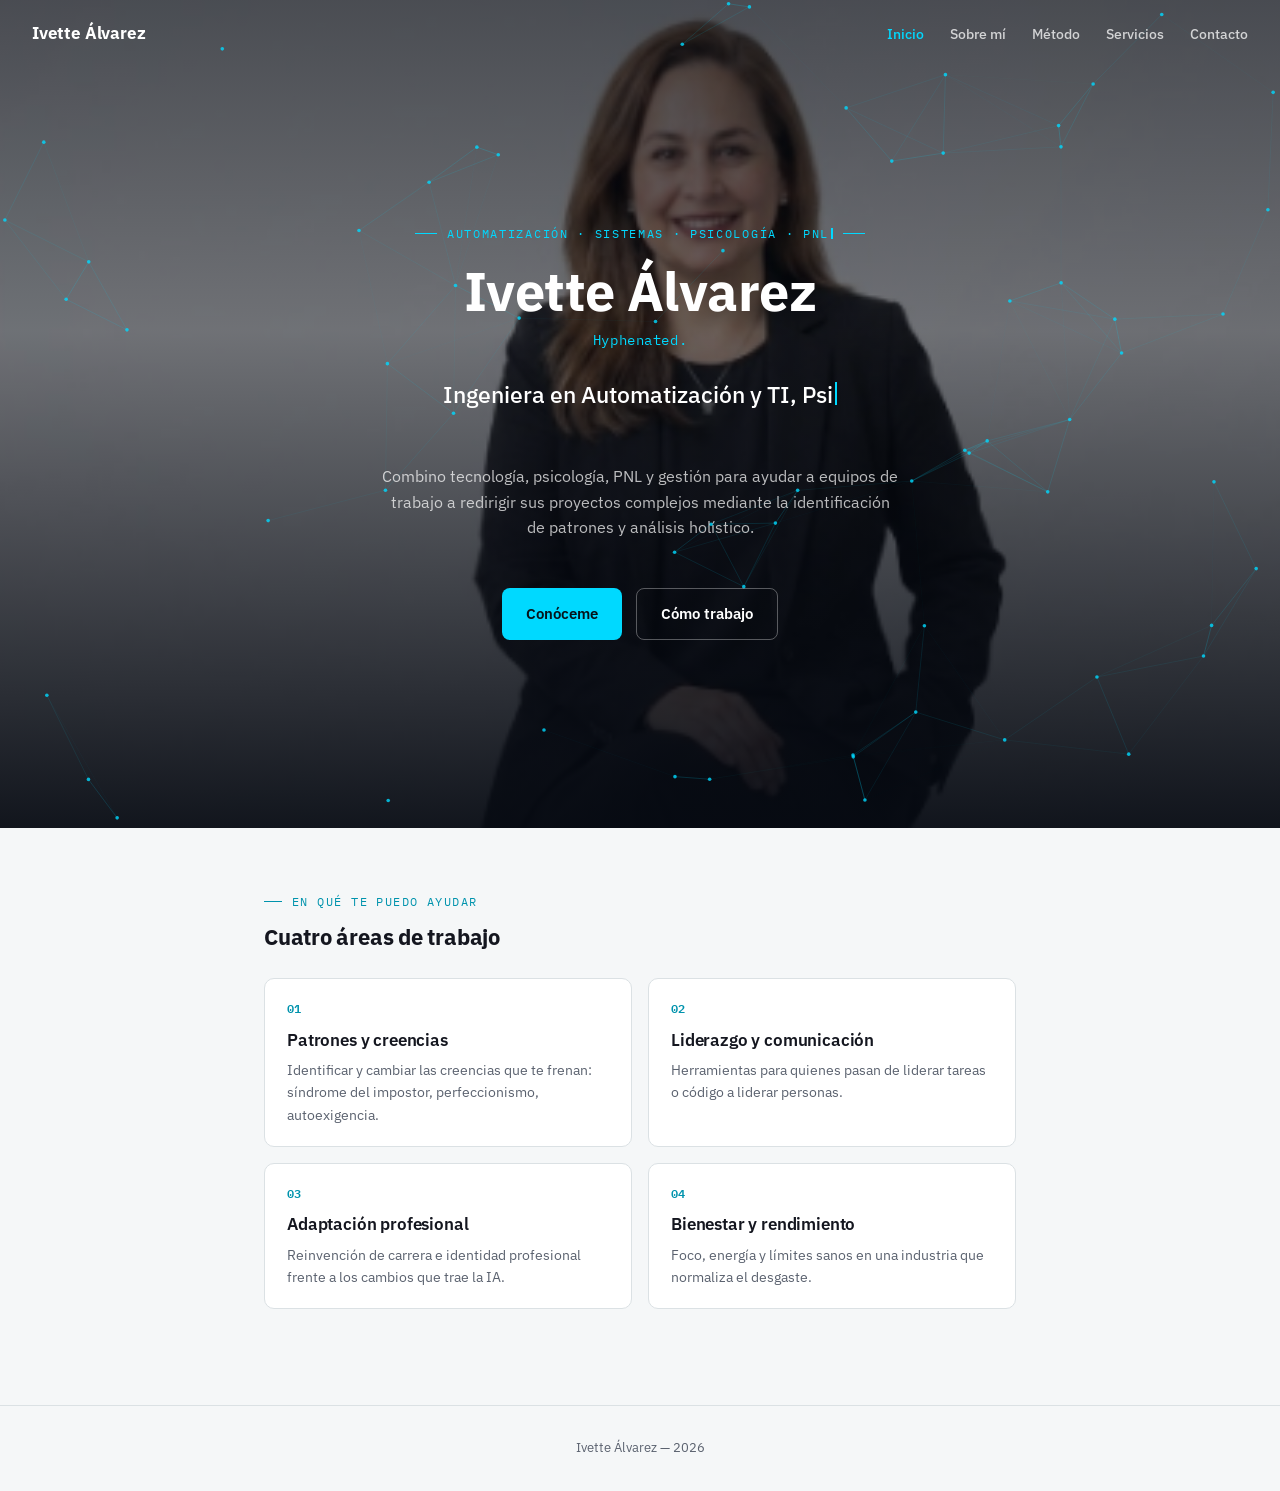
==== index.html @ 0c4d64a0 "Add files via upload" ====
<!doctype html>
<html lang="es">
<head>
<meta charset="utf-8">
<meta name="viewport" content="width=device-width, initial-scale=1">
<title>Ivette Álvarez</title>
<link rel="stylesheet" href="style.css">
<link rel="stylesheet" href="https://fonts.googleapis.com/css2?family=IBM+Plex+Sans:wght@400;500;600;700&family=IBM+Plex+Mono:wght@400;500;600&display=swap">
<style>
  html,body{margin:0; padding:0;}

  .hero{
    position:relative;
    min-height:92vh;
    overflow:hidden;
    display:flex;
    flex-direction:column;
    background:#080b11;
  }
  .hero-photo{
    position:absolute; inset:0;
    width:100%; height:100%;
    object-fit:cover; object-position:center 12%;
    opacity:.62;
  }
  .hero-overlay{
    position:absolute; inset:0;
    background:linear-gradient(180deg, rgba(6,10,18,.55) 0%, rgba(6,10,18,.3) 40%, rgba(6,10,18,.92) 100%);
  }
  #network{position:absolute; inset:0; width:100%; height:100%; display:block;}

  .hero-nav{
    position:relative; z-index:3;
    display:flex; align-items:center; justify-content:space-between;
    padding:20px 32px;
  }
  .hero-nav .brand{
    font-family:'IBM Plex Sans', sans-serif; font-weight:700; font-size:17px;
    color:#fff; text-decoration:none; letter-spacing:-.01em;
  }
  .hero-nav ul{list-style:none; display:flex; gap:26px; margin:0; padding:0;}
  .hero-nav a{color:rgba(255,255,255,.75); text-decoration:none; font-size:14px; font-weight:500;}
  .hero-nav a.active, .hero-nav a:hover{color:#00D9FF;}

  .hero-content{
    position:relative; z-index:2;
    flex:1;
    display:flex; flex-direction:column; align-items:center; justify-content:center;
    text-align:center;
    padding:32px 24px 64px;
    color:#fff;
  }
  .hero-content .eyebrow{
    font-family:'IBM Plex Mono', monospace; font-size:12px; letter-spacing:.14em; text-transform:uppercase;
    color:#00D9FF; display:flex; align-items:center; gap:10px; margin-bottom:20px;
  }
  .hero-content .eyebrow::before, .hero-content .eyebrow::after{content:""; width:22px; height:1px; background:#00D9FF; display:inline-block;}

  .hero-name{
    font-family:'IBM Plex Sans', sans-serif; font-weight:700; color:#fff;
    font-size:clamp(34px,5.5vw,54px); line-height:1.05; letter-spacing:-.01em; margin:0;
  }
  .hero-tagline{
    font-family:'IBM Plex Mono', monospace; font-size:14px; color:#00D9FF;
    margin:10px 0 26px; letter-spacing:.04em;
  }

  .hero-type{
    font-family:'IBM Plex Sans', sans-serif; font-weight:500; color:#fff;
    font-size:clamp(18px,2.4vw,23px); line-height:1.4; min-height:2.8em; max-width:30ch;
  }
  .hero-type .cursor{display:inline-block; width:2px; height:1em; background:#00D9FF; margin-left:2px; vertical-align:-2px; animation:blink 0.9s steps(1) infinite;}
  @keyframes blink{50%{opacity:0;}}

  .hero-desc{
    font-size:15.5px; color:rgba(255,255,255,.72); max-width:52ch; margin-top:22px; line-height:1.65;
  }

  .hero-cta{display:flex; gap:14px; margin-top:32px; flex-wrap:wrap; justify-content:center;}
  .hero-cta .btn{
    display:inline-flex; align-items:center; gap:8px;
    background:#00D9FF; color:#06131a;
    padding:13px 24px; border-radius:8px;
    text-decoration:none; font-weight:600; font-size:14.5px;
  }
  .hero-cta .btn.secondary{background:transparent; color:#fff; border:1px solid rgba(255,255,255,.32);}

  main{max-width:800px; margin:0 auto; padding:64px 24px 96px;}

  @media (max-width:640px){
    .hero-nav ul{gap:14px;}
    .hero-nav{padding:16px 18px;}
  }
</style>
</head>
<body>

<header class="hero">
  <img class="hero-photo" src="[data-uri]" alt="Ivette Álvarez, retrato profesional">
  <div class="hero-overlay"></div>
  <canvas id="network"></canvas>

  <nav class="hero-nav">
    <a class="brand" href="index.html">Ivette Álvarez</a>
    <ul>
      <li><a href="index.html" class="active">Inicio</a></li>
      <li><a href="sobre-mi.html">Sobre mí</a></li>
      <li><a href="metodo.html">Método</a></li>
      <li><a href="servicios.html">Servicios</a></li>
      <li><a href="contacto.html">Contacto</a></li>
    </ul>
  </nav>

  <div class="hero-content">
    <span class="eyebrow">Automatización · Sistemas · Psicología · PNL</span>
    <h1 class="hero-name">Ivette Álvarez</h1>
    <div class="hero-tagline">Hyphenated.</div>

    <div class="hero-type" id="typeTarget"></div>

    <p class="hero-desc">Combino tecnología, psicología, PNL y gestión para ayudar a equipos de trabajo a redirigir sus proyectos complejos mediante la identificación de patrones y análisis holístico.</p>

    <div class="hero-cta">
      <a class="btn" href="sobre-mi.html">Conóceme</a>
      <a class="btn secondary" href="metodo.html">Cómo trabajo</a>
    </div>
  </div>
</header>

<main>
  <section>
    <span class="eyebrow">En qué te puedo ayudar</span>
    <h2 style="font-size:22px; font-weight:700; margin-top:8px; margin-bottom:24px;">Cuatro áreas de trabajo</h2>
    <div class="pillars">
      <div class="pillar">
        <span class="num">01</span>
        <h3>Patrones y creencias</h3>
        <p>Identificar y cambiar las creencias que te frenan: síndrome del impostor, perfeccionismo, autoexigencia.</p>
      </div>
      <div class="pillar">
        <span class="num">02</span>
        <h3>Liderazgo y comunicación</h3>
        <p>Herramientas para quienes pasan de liderar tareas o código a liderar personas.</p>
      </div>
      <div class="pillar">
        <span class="num">03</span>
        <h3>Adaptación profesional</h3>
        <p>Reinvención de carrera e identidad profesional frente a los cambios que trae la IA.</p>
      </div>
      <div class="pillar">
        <span class="num">04</span>
        <h3>Bienestar y rendimiento</h3>
        <p>Foco, energía y límites sanos en una industria que normaliza el desgaste.</p>
      </div>
    </div>
  </section>
</main>

<footer class="site">Ivette Álvarez — 2026</footer>

<script>
(function(){
  var canvas = document.getElementById('network');
  var ctx = canvas.getContext('2d');
  var hero = document.querySelector('.hero');
  var reduceMotion = window.matchMedia('(prefers-reduced-motion: reduce)').matches;
  var W, H, nodes;

  function size(){
    W = canvas.width = hero.clientWidth;
    H = canvas.height = hero.clientHeight;
  }
  function makeNodes(){
    var count = Math.max(40, Math.min(120, Math.floor((W*H)/16000)));
    nodes = [];
    for(var i=0;i<count;i++){
      nodes.push({x:Math.random()*W, y:Math.random()*H, vx:(Math.random()-0.5)*0.35, vy:(Math.random()-0.5)*0.35});
    }
  }
  function step(){
    ctx.clearRect(0,0,W,H);
    var linkDist = Math.min(160, W*0.14);
    for(var i=0;i<nodes.length;i++){
      var n = nodes[i];
      if(!reduceMotion){
        n.x += n.vx; n.y += n.vy;
        if(n.x < 0 || n.x > W) n.vx *= -1;
        if(n.y < 0 || n.y > H) n.vy *= -1;
      }
    }
    for(var i=0;i<nodes.length;i++){
      for(var j=i+1;j<nodes.length;j++){
        var a = nodes[i], b = nodes[j];
        var dx = a.x-b.x, dy = a.y-b.y;
        var dist = Math.sqrt(dx*dx+dy*dy);
        if(dist < linkDist){
          ctx.strokeStyle = 'rgba(0,217,255,' + (0.22*(1-dist/linkDist)) + ')';
          ctx.lineWidth = 1;
          ctx.beginPath(); ctx.moveTo(a.x,a.y); ctx.lineTo(b.x,b.y); ctx.stroke();
        }
      }
    }
    for(var i=0;i<nodes.length;i++){
      ctx.fillStyle = 'rgba(0,217,255,0.8)';
      ctx.beginPath(); ctx.arc(nodes[i].x, nodes[i].y, 1.8, 0, Math.PI*2); ctx.fill();
    }
    if(!reduceMotion) requestAnimationFrame(step);
  }
  window.addEventListener('resize', function(){ size(); makeNodes(); if(reduceMotion) step(); });
  size(); makeNodes(); step();
})();

(function(){
  var text = "Ingeniera en Automatización y TI, Psicóloga en formación y Coach PNL.";
  var target = document.getElementById('typeTarget');
  var reduceMotion = window.matchMedia('(prefers-reduced-motion: reduce)').matches;
  if(reduceMotion){ target.textContent = text; return; }
  var i = 0;
  var span = document.createElement('span');
  var cursor = document.createElement('span');
  cursor.className = 'cursor';
  target.appendChild(span);
  target.appendChild(cursor);
  function tick(){
    if(i <= text.length){
      span.textContent = text.slice(0, i);
      i++;
      setTimeout(tick, 32);
    }
  }
  setTimeout(tick, 500);
})();
</script>

<script src="type.js" defer></script>
</body>
</html>
---- style.css ----
:root{
  --paper:#F5F7F8;
  --paper-raised:#FFFFFF;
  --ink:#14161F;
  --ink-muted:#5B626F;
  --line:#DBE1E4;
  --accent:#0093AD;
  --accent-soft:#E1F5F9;
  --shadow: 0 1px 2px rgba(20,22,31,.05), 0 8px 24px -12px rgba(20,22,31,.12);
}
@media (prefers-color-scheme: dark){
  :root{
    --paper:#0E1013;
    --paper-raised:#181B20;
    --ink:#EDEFF2;
    --ink-muted:#98A1AC;
    --line:#2A2E35;
    --accent:#00D9FF;
    --accent-soft:#0D2B33;
    --shadow: 0 1px 2px rgba(0,0,0,.3), 0 12px 28px -14px rgba(0,0,0,.55);
  }
}
*{box-sizing:border-box;}
html{-webkit-text-size-adjust:100%;}
body{
  margin:0;
  background:var(--paper);
  color:var(--ink);
  font-family:'IBM Plex Sans', ui-sans-serif, system-ui, -apple-system, sans-serif;
  line-height:1.6;
  -webkit-font-smoothing:antialiased;
}
h1,h2,h3{
  font-family:'IBM Plex Sans', ui-sans-serif, system-ui, -apple-system, sans-serif;
  font-weight:700;
  letter-spacing:-.01em;
  text-wrap:balance;
  color:var(--ink);
  margin:0;
}
em{font-style:italic; color:var(--accent);}
a{color:var(--accent);}
.mono{font-family:'IBM Plex Mono', ui-monospace, SFMono-Regular, Menlo, monospace;}
.eyebrow{
  font-family:'IBM Plex Mono', ui-monospace, monospace;
  font-size:12px;
  letter-spacing:.12em;
  text-transform:uppercase;
  color:var(--accent);
  display:flex;
  align-items:center;
  gap:10px;
}
.eyebrow::before{content:""; width:18px; height:1px; background:var(--accent); display:inline-block;}
.eyebrow .type-cursor{display:inline-block; width:2px; height:.9em; background:currentColor; margin-left:2px; vertical-align:-1px; animation:eyebrow-blink .9s steps(1) infinite;}
@keyframes eyebrow-blink{50%{opacity:0;}}

/* ---------- Nav ---------- */
nav.site{
  position:sticky; top:0; z-index:10;
  display:flex; align-items:center; justify-content:space-between;
  padding:20px 32px;
  background:color-mix(in srgb, var(--paper) 88%, transparent);
  backdrop-filter:blur(8px);
  border-bottom:1px solid var(--line);
}
nav.site .brand{
  font-family:'IBM Plex Sans', sans-serif;
  font-weight:700;
  font-size:17px;
  letter-spacing:-.01em;
  color:var(--ink);
  text-decoration:none;
}
nav.site ul{
  list-style:none; display:flex; gap:28px; margin:0; padding:0;
}
nav.site a{
  color:var(--ink-muted);
  text-decoration:none;
  font-size:14.5px;
  font-weight:500;
}
nav.site a:hover, nav.site a.active{color:var(--accent);}

main{max-width:800px; margin:0 auto; padding:64px 24px 96px;}

footer.site{
  border-top:1px solid var(--line);
  padding:32px 24px;
  text-align:center;
  color:var(--ink-muted);
  font-size:13px;
}

/* ---------- Reusable blocks ---------- */
.pillars{display:grid; grid-template-columns:repeat(2,1fr); gap:16px;}
.pillar{
  background:var(--paper-raised);
  border:1px solid var(--line);
  border-radius:10px;
  padding:20px 22px;
}
.pillar .num{
  font-family:'IBM Plex Mono', monospace;
  font-size:12px; color:var(--accent); font-weight:600;
  display:block; margin-bottom:8px;
}
.pillar h3{font-size:16.5px; font-weight:600; margin-bottom:6px;}
.pillar p{margin:0; font-size:14px; color:var(--ink-muted);}

.card{
  background:var(--paper-raised);
  border:1px solid var(--line);
  border-radius:12px;
  padding:28px;
  box-shadow:var(--shadow);
}

.btn{
  display:inline-flex; align-items:center; gap:8px;
  background:var(--accent); color:#fff;
  padding:12px 22px; border-radius:8px;
  text-decoration:none; font-weight:600; font-size:14.5px;
}
.btn.secondary{
  background:transparent; color:var(--ink); border:1px solid var(--line);
}

@media (max-width:640px){
  .pillars{grid-template-columns:1fr;}
  nav.site ul{gap:16px;}
  nav.site{padding:16px 18px;}
}
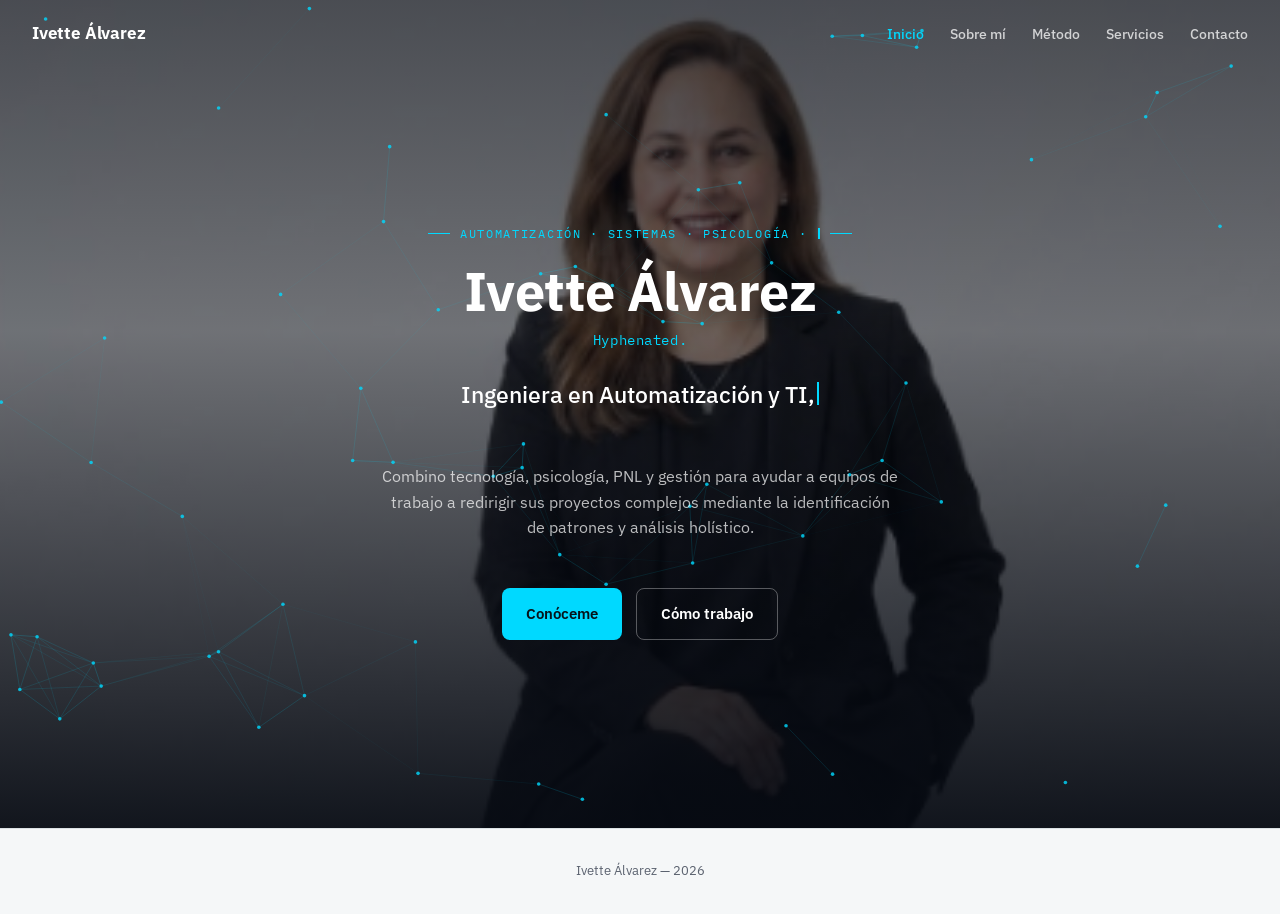
==== commit f4f0925b: "Add files via upload" ====
--- a/index.html
+++ b/index.html
@@ -126,35 +126,6 @@
     </div>
   </div>
 </header>
-
-<main>
-  <section>
-    <span class="eyebrow">En qué te puedo ayudar</span>
-    <h2 style="font-size:22px; font-weight:700; margin-top:8px; margin-bottom:24px;">Cuatro áreas de trabajo</h2>
-    <div class="pillars">
-      <div class="pillar">
-        <span class="num">01</span>
-        <h3>Patrones y creencias</h3>
-        <p>Identificar y cambiar las creencias que te frenan: síndrome del impostor, perfeccionismo, autoexigencia.</p>
-      </div>
-      <div class="pillar">
-        <span class="num">02</span>
-        <h3>Liderazgo y comunicación</h3>
-        <p>Herramientas para quienes pasan de liderar tareas o código a liderar personas.</p>
-      </div>
-      <div class="pillar">
-        <span class="num">03</span>
-        <h3>Adaptación profesional</h3>
-        <p>Reinvención de carrera e identidad profesional frente a los cambios que trae la IA.</p>
-      </div>
-      <div class="pillar">
-        <span class="num">04</span>
-        <h3>Bienestar y rendimiento</h3>
-        <p>Foco, energía y límites sanos en una industria que normaliza el desgaste.</p>
-      </div>
-    </div>
-  </section>
-</main>
 
 <footer class="site">Ivette Álvarez — 2026</footer>
 
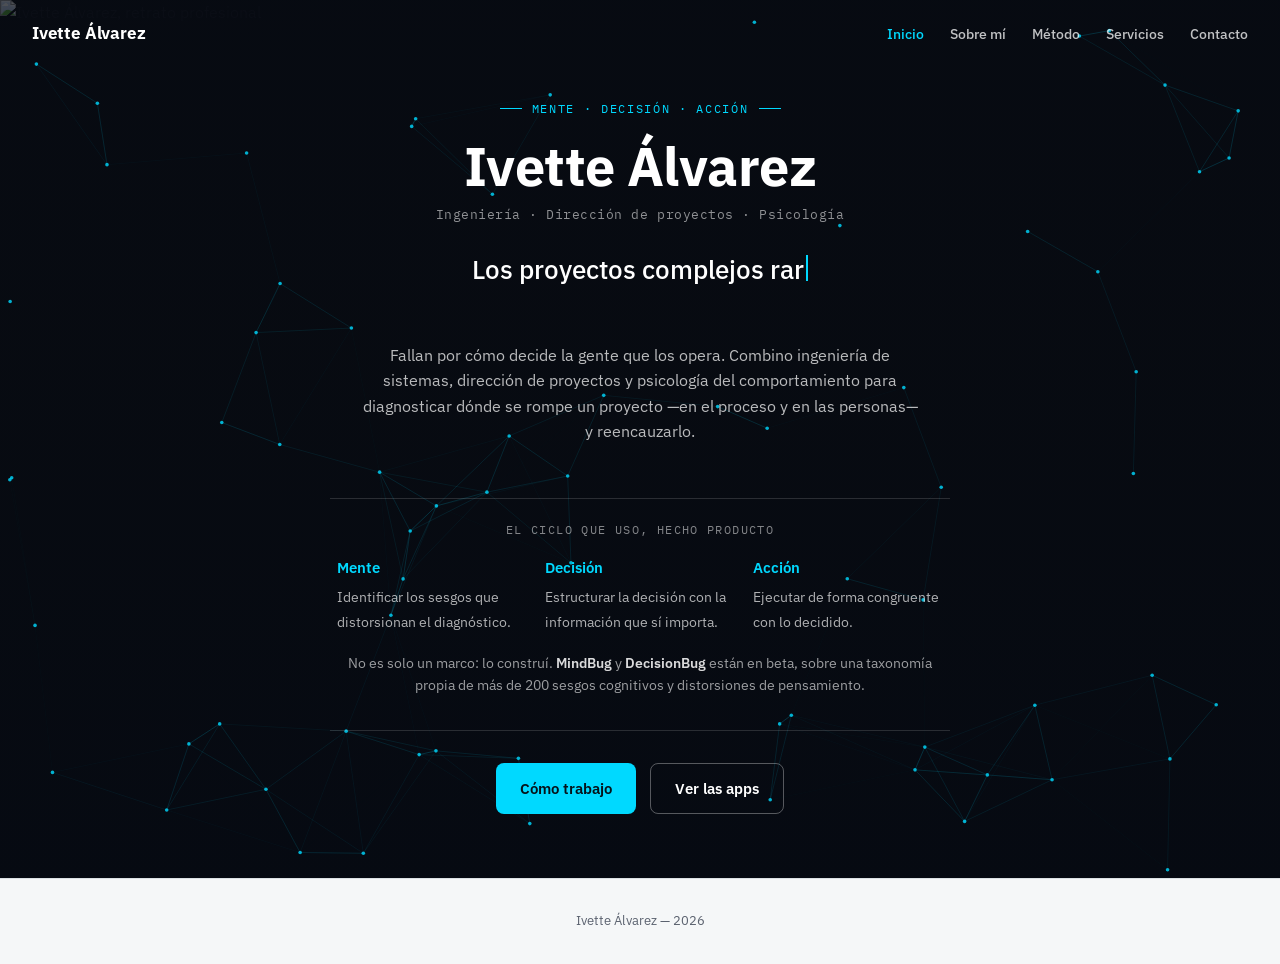
==== commit 73562142: "Add files via upload" ====
--- a/index.html
+++ b/index.html
@@ -61,20 +61,47 @@
     font-size:clamp(34px,5.5vw,54px); line-height:1.05; letter-spacing:-.01em; margin:0;
   }
   .hero-tagline{
-    font-family:'IBM Plex Mono', monospace; font-size:14px; color:#00D9FF;
+    font-family:'IBM Plex Mono', monospace; font-size:13px; color:rgba(255,255,255,.55);
     margin:10px 0 26px; letter-spacing:.04em;
   }
 
   .hero-type{
     font-family:'IBM Plex Sans', sans-serif; font-weight:500; color:#fff;
-    font-size:clamp(18px,2.4vw,23px); line-height:1.4; min-height:2.8em; max-width:30ch;
+    font-size:clamp(19px,2.6vw,26px); line-height:1.35; min-height:2.8em; max-width:24ch;
   }
   .hero-type .cursor{display:inline-block; width:2px; height:1em; background:#00D9FF; margin-left:2px; vertical-align:-2px; animation:blink 0.9s steps(1) infinite;}
   @keyframes blink{50%{opacity:0;}}
 
   .hero-desc{
-    font-size:15.5px; color:rgba(255,255,255,.72); max-width:52ch; margin-top:22px; line-height:1.65;
-  }
+    font-size:15.5px; color:rgba(255,255,255,.72); max-width:56ch; margin-top:18px; line-height:1.65;
+  }
+
+  /* Bloque del ciclo */
+  .cycle{
+    margin-top:38px;
+    max-width:620px;
+    width:100%;
+    border-top:1px solid rgba(255,255,255,.14);
+    border-bottom:1px solid rgba(255,255,255,.14);
+    padding:22px 0 20px;
+  }
+  .cycle-title{
+    font-family:'IBM Plex Mono', monospace; font-size:11.5px; letter-spacing:.12em; text-transform:uppercase;
+    color:rgba(255,255,255,.5); margin-bottom:16px;
+  }
+  .cycle-steps{
+    display:flex; gap:18px; justify-content:center; flex-wrap:wrap; text-align:left;
+  }
+  .cycle-step{flex:1 1 160px; max-width:190px;}
+  .cycle-step b{
+    display:block; font-family:'IBM Plex Sans',sans-serif; font-weight:600;
+    font-size:15px; color:#00D9FF; margin-bottom:4px;
+  }
+  .cycle-step span{font-size:13.5px; color:rgba(255,255,255,.68); line-height:1.5;}
+  .cycle-proof{
+    margin-top:18px; font-size:13.5px; color:rgba(255,255,255,.6); line-height:1.6;
+  }
+  .cycle-proof strong{color:rgba(255,255,255,.85); font-weight:600;}
 
   .hero-cta{display:flex; gap:14px; margin-top:32px; flex-wrap:wrap; justify-content:center;}
   .hero-cta .btn{
@@ -90,13 +117,15 @@
   @media (max-width:640px){
     .hero-nav ul{gap:14px;}
     .hero-nav{padding:16px 18px;}
+    .cycle-steps{flex-direction:column; align-items:flex-start;}
+    .cycle-step{max-width:none;}
   }
 </style>
 </head>
 <body>
 
 <header class="hero">
-  <img class="hero-photo" src="[data-uri]" alt="Ivette Álvarez, retrato profesional">
+  <img class="hero-photo" src="foto.jpg" alt="Ivette Álvarez, retrato profesional">
   <div class="hero-overlay"></div>
   <canvas id="network"></canvas>
 
@@ -112,17 +141,36 @@
   </nav>
 
   <div class="hero-content">
-    <span class="eyebrow">Automatización · Sistemas · Psicología · PNL</span>
+    <span class="eyebrow">Mente · Decisión · Acción</span>
     <h1 class="hero-name">Ivette Álvarez</h1>
-    <div class="hero-tagline">Hyphenated.</div>
+    <div class="hero-tagline">Ingeniería · Dirección de proyectos · Psicología</div>
 
     <div class="hero-type" id="typeTarget"></div>
 
-    <p class="hero-desc">Combino tecnología, psicología, PNL y gestión para ayudar a equipos de trabajo a redirigir sus proyectos complejos mediante la identificación de patrones y análisis holístico.</p>
+    <p class="hero-desc">Fallan por cómo decide la gente que los opera. Combino ingeniería de sistemas, dirección de proyectos y psicología del comportamiento para diagnosticar dónde se rompe un proyecto —en el proceso y en las personas— y reencauzarlo.</p>
+
+    <div class="cycle">
+      <div class="cycle-title">El ciclo que uso, hecho producto</div>
+      <div class="cycle-steps">
+        <div class="cycle-step">
+          <b>Mente</b>
+          <span>Identificar los sesgos que distorsionan el diagnóstico.</span>
+        </div>
+        <div class="cycle-step">
+          <b>Decisión</b>
+          <span>Estructurar la decisión con la información que sí importa.</span>
+        </div>
+        <div class="cycle-step">
+          <b>Acción</b>
+          <span>Ejecutar de forma congruente con lo decidido.</span>
+        </div>
+      </div>
+      <p class="cycle-proof">No es solo un marco: lo construí. <strong>MindBug</strong> y <strong>DecisionBug</strong> están en beta, sobre una taxonomía propia de más de 200 sesgos cognitivos y distorsiones de pensamiento.</p>
+    </div>
 
     <div class="hero-cta">
-      <a class="btn" href="sobre-mi.html">Conóceme</a>
-      <a class="btn secondary" href="metodo.html">Cómo trabajo</a>
+      <a class="btn" href="metodo.html">Cómo trabajo</a>
+      <a class="btn secondary" href="servicios.html">Ver las apps</a>
     </div>
   </div>
 </header>
@@ -182,7 +230,7 @@
 })();
 
 (function(){
-  var text = "Ingeniera en Automatización y TI, Psicóloga en formación y Coach PNL.";
+  var text = "Los proyectos complejos rara vez fallan por la tecnología.";
   var target = document.getElementById('typeTarget');
   var reduceMotion = window.matchMedia('(prefers-reduced-motion: reduce)').matches;
   if(reduceMotion){ target.textContent = text; return; }
@@ -203,6 +251,5 @@
 })();
 </script>
 
-<script src="type.js" defer></script>
 </body>
 </html>
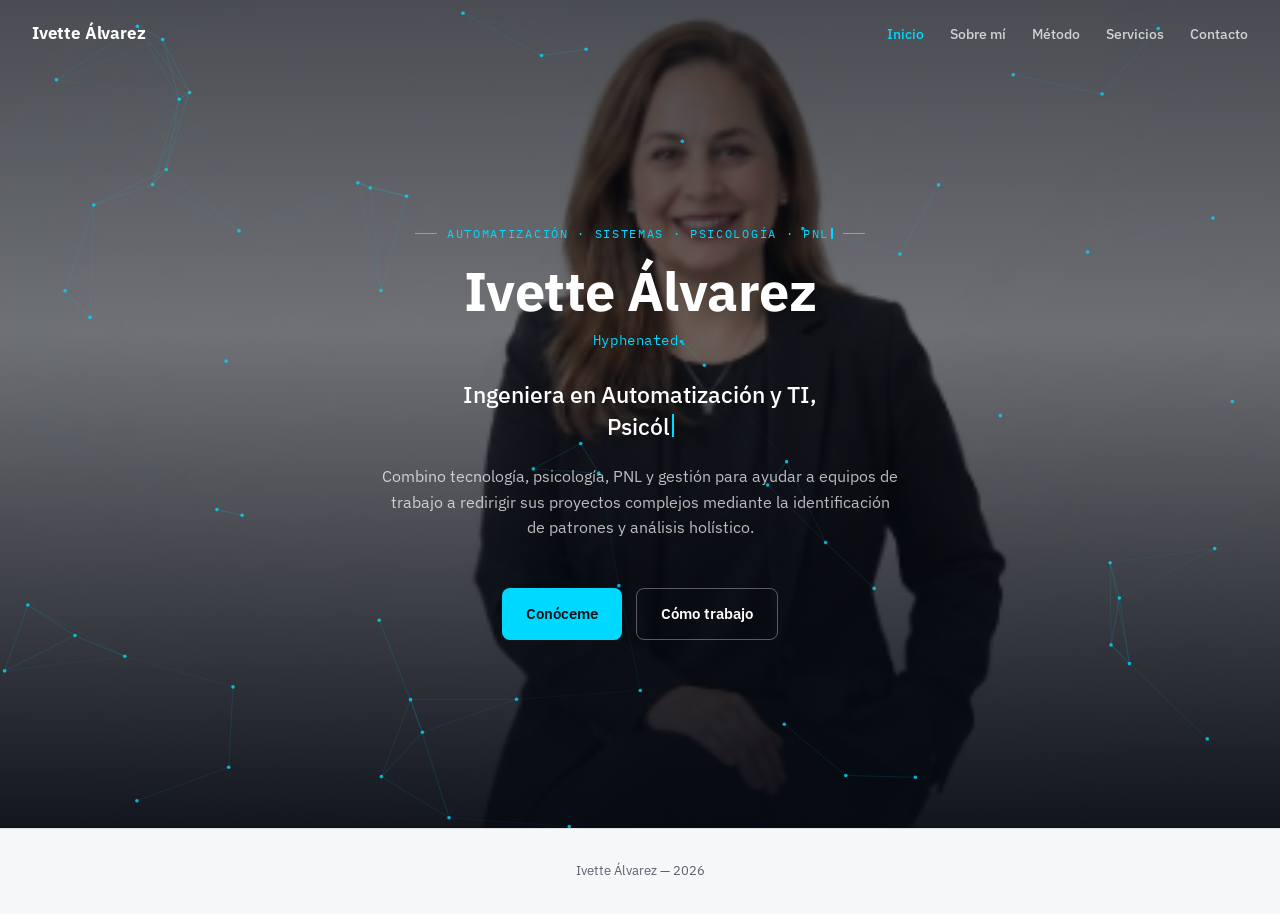
==== commit d6bcc02d: "Update index.html" ====
--- a/index.html
+++ b/index.html
@@ -61,47 +61,20 @@
     font-size:clamp(34px,5.5vw,54px); line-height:1.05; letter-spacing:-.01em; margin:0;
   }
   .hero-tagline{
-    font-family:'IBM Plex Mono', monospace; font-size:13px; color:rgba(255,255,255,.55);
+    font-family:'IBM Plex Mono', monospace; font-size:14px; color:#00D9FF;
     margin:10px 0 26px; letter-spacing:.04em;
   }
 
   .hero-type{
     font-family:'IBM Plex Sans', sans-serif; font-weight:500; color:#fff;
-    font-size:clamp(19px,2.6vw,26px); line-height:1.35; min-height:2.8em; max-width:24ch;
+    font-size:clamp(18px,2.4vw,23px); line-height:1.4; min-height:2.8em; max-width:30ch;
   }
   .hero-type .cursor{display:inline-block; width:2px; height:1em; background:#00D9FF; margin-left:2px; vertical-align:-2px; animation:blink 0.9s steps(1) infinite;}
   @keyframes blink{50%{opacity:0;}}
 
   .hero-desc{
-    font-size:15.5px; color:rgba(255,255,255,.72); max-width:56ch; margin-top:18px; line-height:1.65;
-  }
-
-  /* Bloque del ciclo */
-  .cycle{
-    margin-top:38px;
-    max-width:620px;
-    width:100%;
-    border-top:1px solid rgba(255,255,255,.14);
-    border-bottom:1px solid rgba(255,255,255,.14);
-    padding:22px 0 20px;
-  }
-  .cycle-title{
-    font-family:'IBM Plex Mono', monospace; font-size:11.5px; letter-spacing:.12em; text-transform:uppercase;
-    color:rgba(255,255,255,.5); margin-bottom:16px;
-  }
-  .cycle-steps{
-    display:flex; gap:18px; justify-content:center; flex-wrap:wrap; text-align:left;
-  }
-  .cycle-step{flex:1 1 160px; max-width:190px;}
-  .cycle-step b{
-    display:block; font-family:'IBM Plex Sans',sans-serif; font-weight:600;
-    font-size:15px; color:#00D9FF; margin-bottom:4px;
-  }
-  .cycle-step span{font-size:13.5px; color:rgba(255,255,255,.68); line-height:1.5;}
-  .cycle-proof{
-    margin-top:18px; font-size:13.5px; color:rgba(255,255,255,.6); line-height:1.6;
-  }
-  .cycle-proof strong{color:rgba(255,255,255,.85); font-weight:600;}
+    font-size:15.5px; color:rgba(255,255,255,.72); max-width:52ch; margin-top:22px; line-height:1.65;
+  }
 
   .hero-cta{display:flex; gap:14px; margin-top:32px; flex-wrap:wrap; justify-content:center;}
   .hero-cta .btn{
@@ -117,15 +90,13 @@
   @media (max-width:640px){
     .hero-nav ul{gap:14px;}
     .hero-nav{padding:16px 18px;}
-    .cycle-steps{flex-direction:column; align-items:flex-start;}
-    .cycle-step{max-width:none;}
   }
 </style>
 </head>
 <body>
 
 <header class="hero">
-  <img class="hero-photo" src="foto.jpg" alt="Ivette Álvarez, retrato profesional">
+  <img class="hero-photo" src="[data-uri]" alt="Ivette Álvarez, retrato profesional">
   <div class="hero-overlay"></div>
   <canvas id="network"></canvas>
 
@@ -141,36 +112,17 @@
   </nav>
 
   <div class="hero-content">
-    <span class="eyebrow">Mente · Decisión · Acción</span>
+    <span class="eyebrow">Automatización · Sistemas · Psicología · PNL</span>
     <h1 class="hero-name">Ivette Álvarez</h1>
-    <div class="hero-tagline">Ingeniería · Dirección de proyectos · Psicología</div>
+    <div class="hero-tagline">Hyphenated.</div>
 
     <div class="hero-type" id="typeTarget"></div>
 
-    <p class="hero-desc">Fallan por cómo decide la gente que los opera. Combino ingeniería de sistemas, dirección de proyectos y psicología del comportamiento para diagnosticar dónde se rompe un proyecto —en el proceso y en las personas— y reencauzarlo.</p>
-
-    <div class="cycle">
-      <div class="cycle-title">El ciclo que uso, hecho producto</div>
-      <div class="cycle-steps">
-        <div class="cycle-step">
-          <b>Mente</b>
-          <span>Identificar los sesgos que distorsionan el diagnóstico.</span>
-        </div>
-        <div class="cycle-step">
-          <b>Decisión</b>
-          <span>Estructurar la decisión con la información que sí importa.</span>
-        </div>
-        <div class="cycle-step">
-          <b>Acción</b>
-          <span>Ejecutar de forma congruente con lo decidido.</span>
-        </div>
-      </div>
-      <p class="cycle-proof">No es solo un marco: lo construí. <strong>MindBug</strong> y <strong>DecisionBug</strong> están en beta, sobre una taxonomía propia de más de 200 sesgos cognitivos y distorsiones de pensamiento.</p>
-    </div>
+    <p class="hero-desc">Combino tecnología, psicología, PNL y gestión para ayudar a equipos de trabajo a redirigir sus proyectos complejos mediante la identificación de patrones y análisis holístico.</p>
 
     <div class="hero-cta">
-      <a class="btn" href="metodo.html">Cómo trabajo</a>
-      <a class="btn secondary" href="servicios.html">Ver las apps</a>
+      <a class="btn" href="sobre-mi.html">Conóceme</a>
+      <a class="btn secondary" href="metodo.html">Cómo trabajo</a>
     </div>
   </div>
 </header>
@@ -230,7 +182,7 @@
 })();
 
 (function(){
-  var text = "Los proyectos complejos rara vez fallan por la tecnología.";
+  var text = "Ingeniera en Automatización y TI, Psicóloga en formación y Coach PNL.";
   var target = document.getElementById('typeTarget');
   var reduceMotion = window.matchMedia('(prefers-reduced-motion: reduce)').matches;
   if(reduceMotion){ target.textContent = text; return; }
@@ -251,5 +203,6 @@
 })();
 </script>
 
+<script src="type.js" defer></script>
 </body>
 </html>
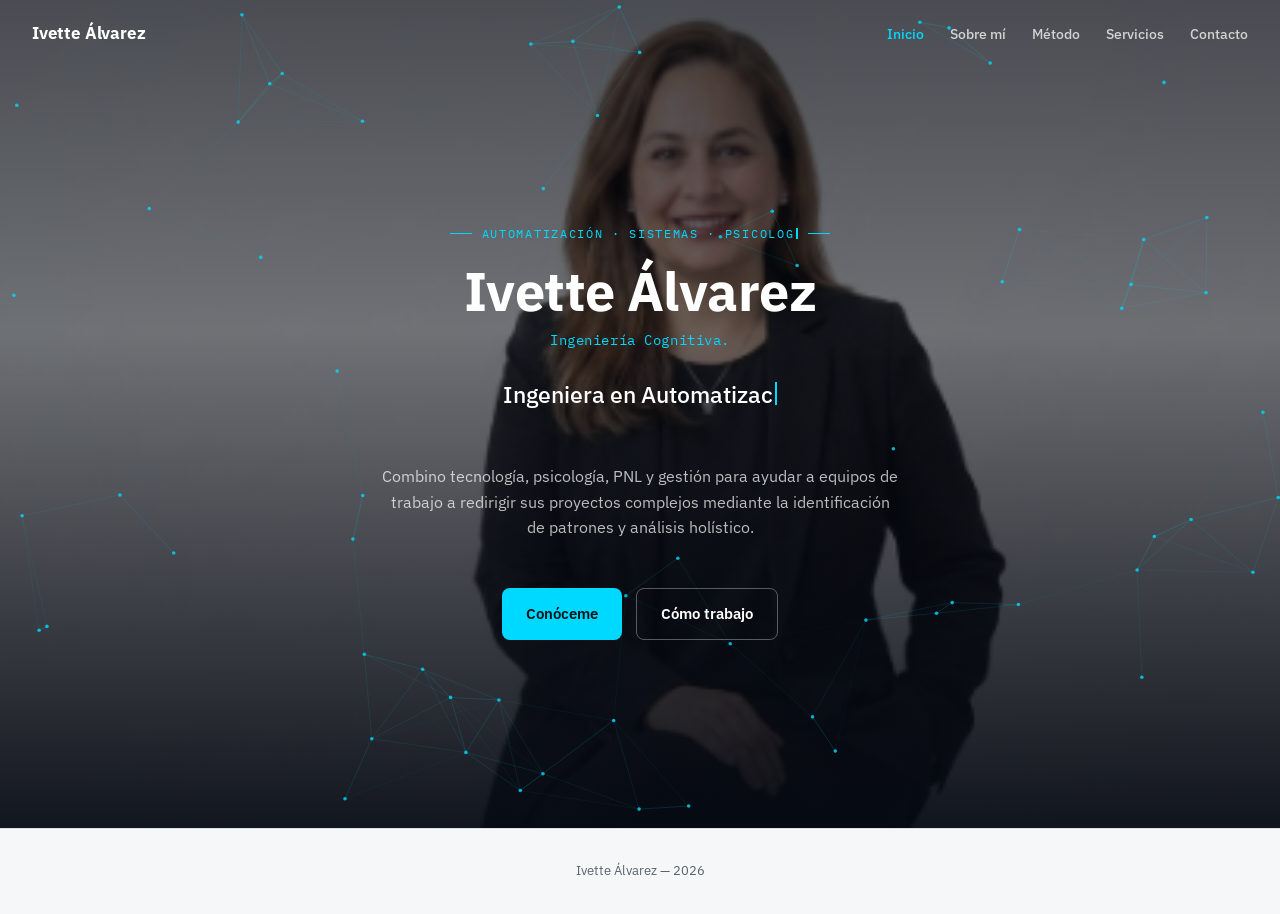
==== commit d5b637a4: "Update index.html" ====
--- a/index.html
+++ b/index.html
@@ -114,7 +114,7 @@
   <div class="hero-content">
     <span class="eyebrow">Automatización · Sistemas · Psicología · PNL</span>
     <h1 class="hero-name">Ivette Álvarez</h1>
-    <div class="hero-tagline">Hyphenated.</div>
+    <div class="hero-tagline">Ingeniería Cognitiva.</div>
 
     <div class="hero-type" id="typeTarget"></div>
 
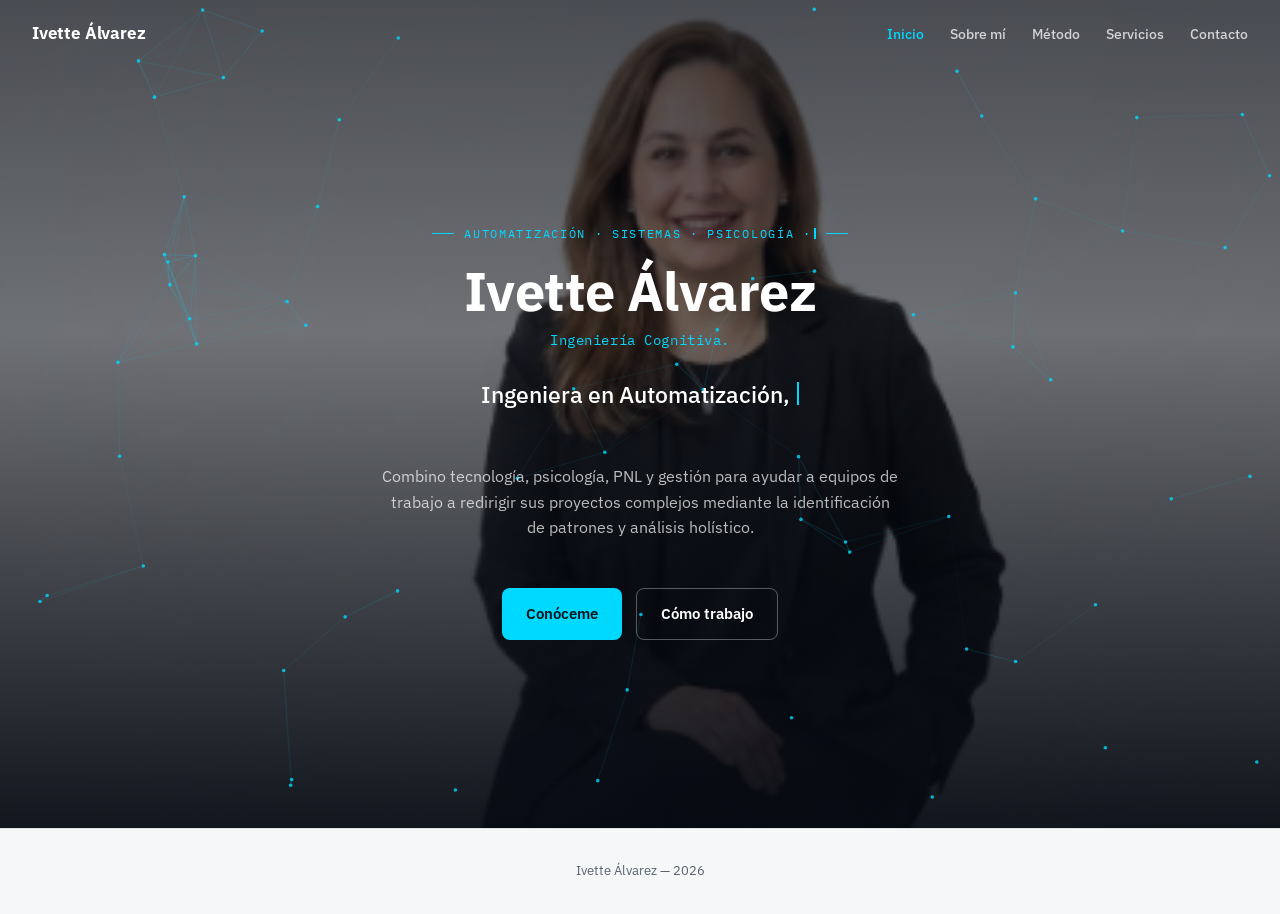
==== commit 7547caef: "Update index.html" ====
--- a/index.html
+++ b/index.html
@@ -182,7 +182,7 @@
 })();
 
 (function(){
-  var text = "Ingeniera en Automatización y TI, Psicóloga en formación y Coach PNL.";
+  var text = "Ingeniera en Automatización, TI, Inteligencia Artificial, Psicóloga en formación.";
   var target = document.getElementById('typeTarget');
   var reduceMotion = window.matchMedia('(prefers-reduced-motion: reduce)').matches;
   if(reduceMotion){ target.textContent = text; return; }
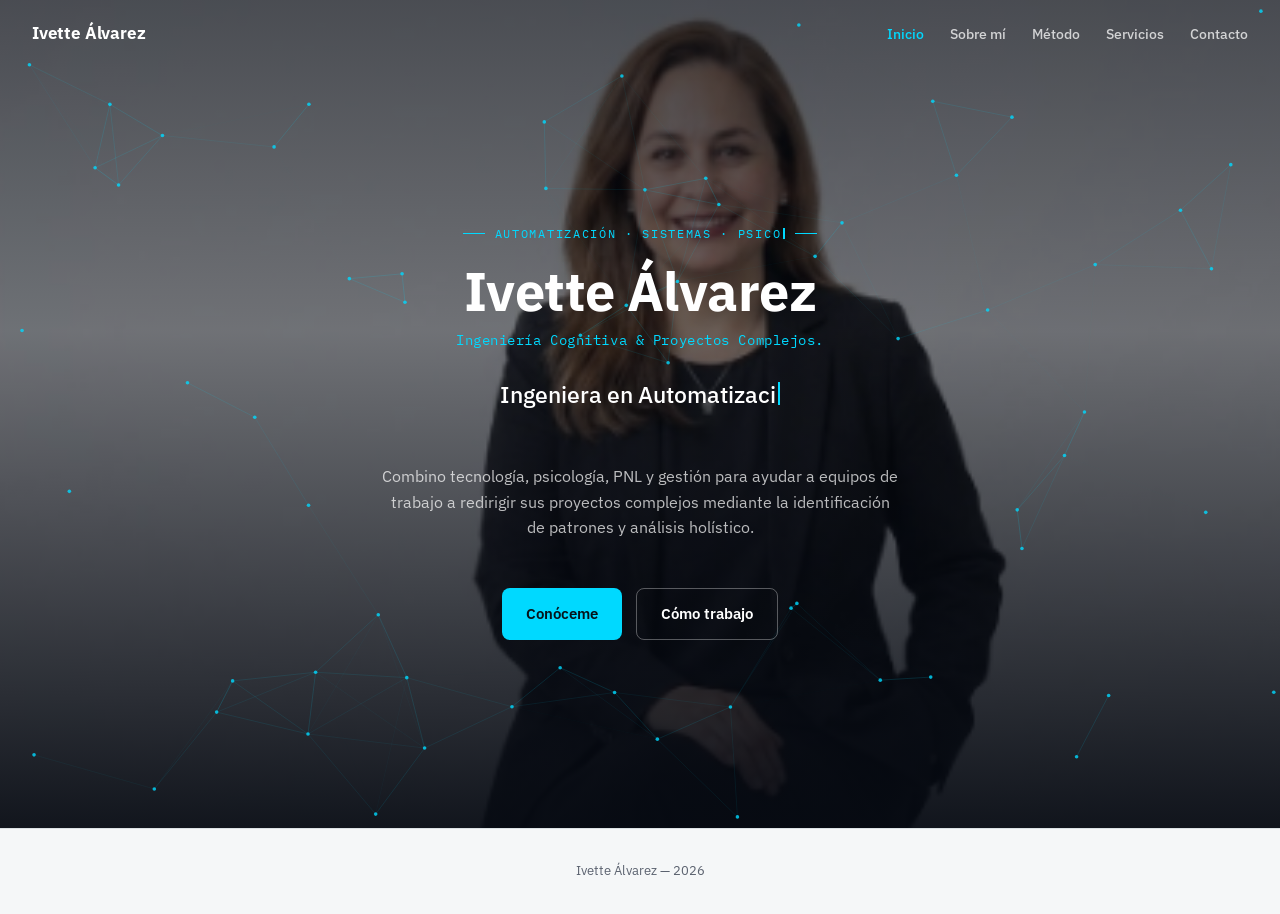
==== commit c5c1db8b: "Update index.html" ====
--- a/index.html
+++ b/index.html
@@ -114,7 +114,7 @@
   <div class="hero-content">
     <span class="eyebrow">Automatización · Sistemas · Psicología · PNL</span>
     <h1 class="hero-name">Ivette Álvarez</h1>
-    <div class="hero-tagline">Ingeniería Cognitiva.</div>
+    <div class="hero-tagline">Ingeniería Cognitiva & Proyectos Complejos.</div>
 
     <div class="hero-type" id="typeTarget"></div>
 
